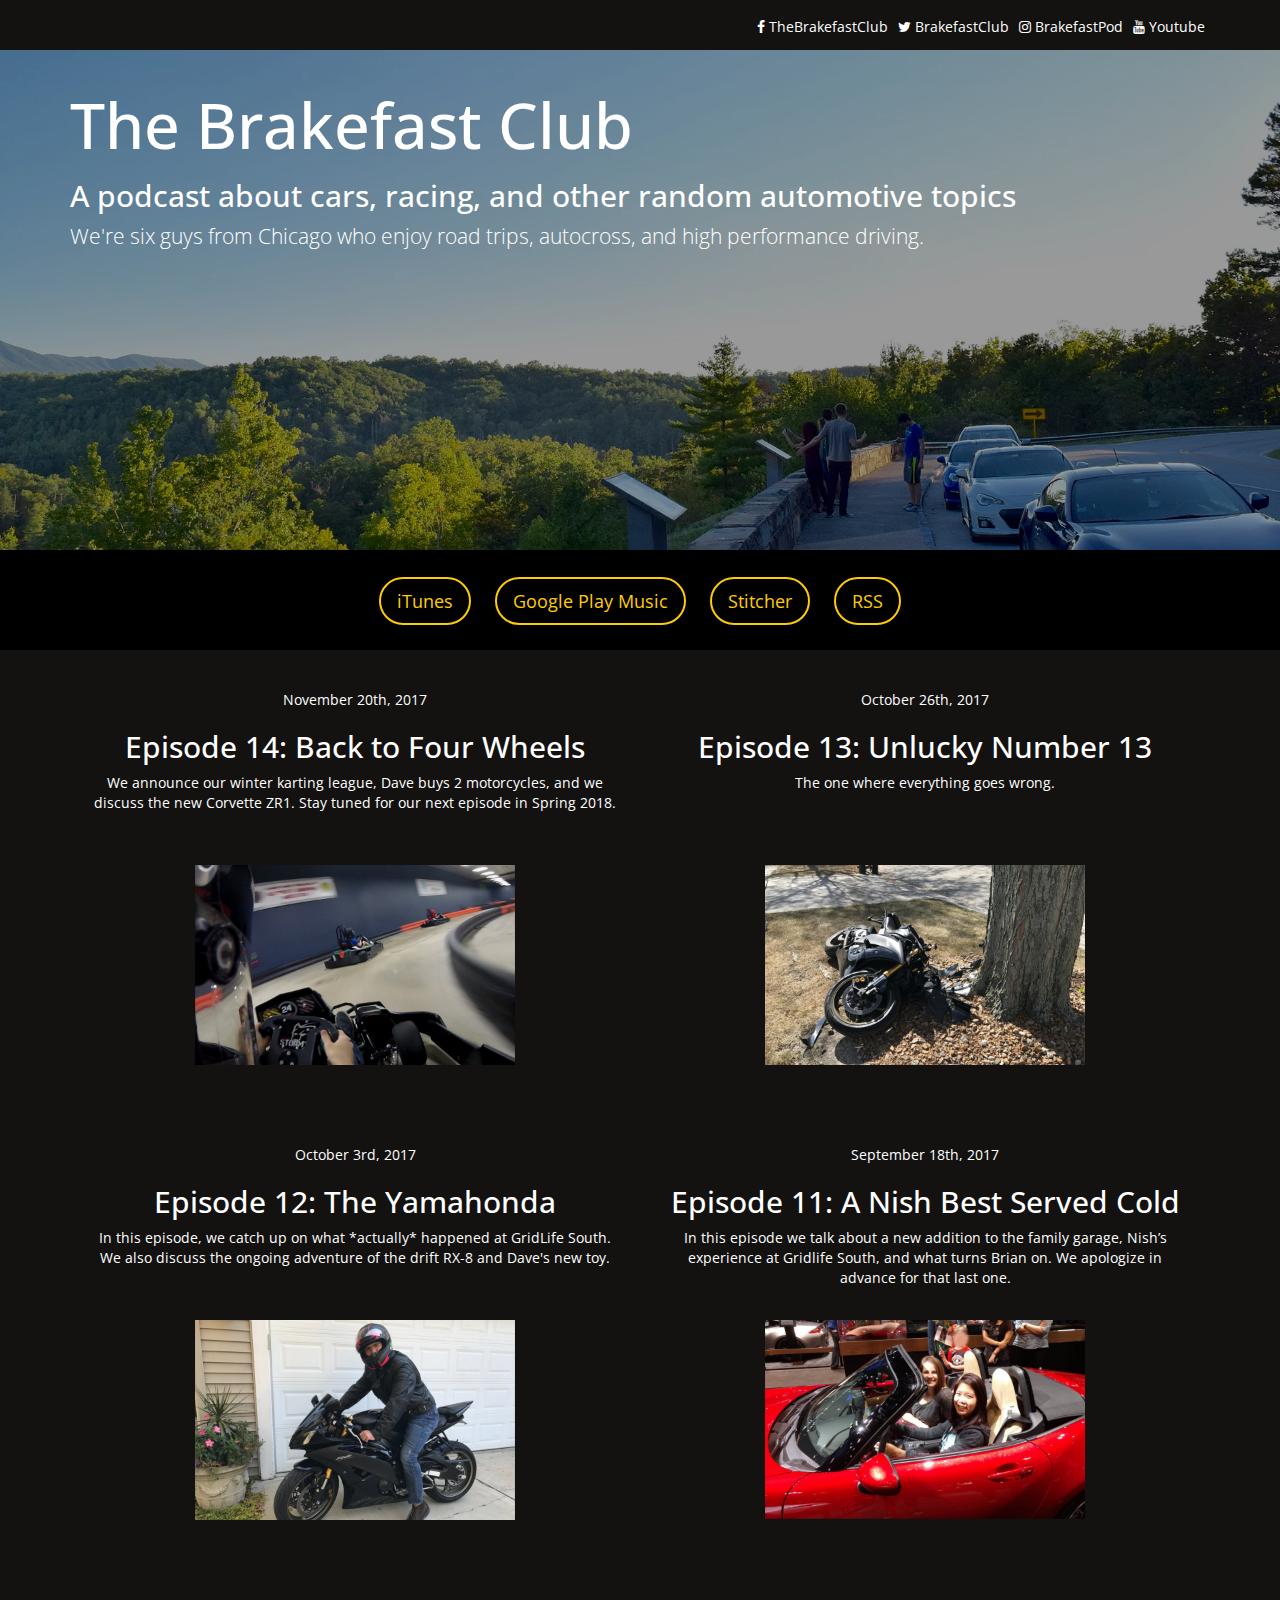
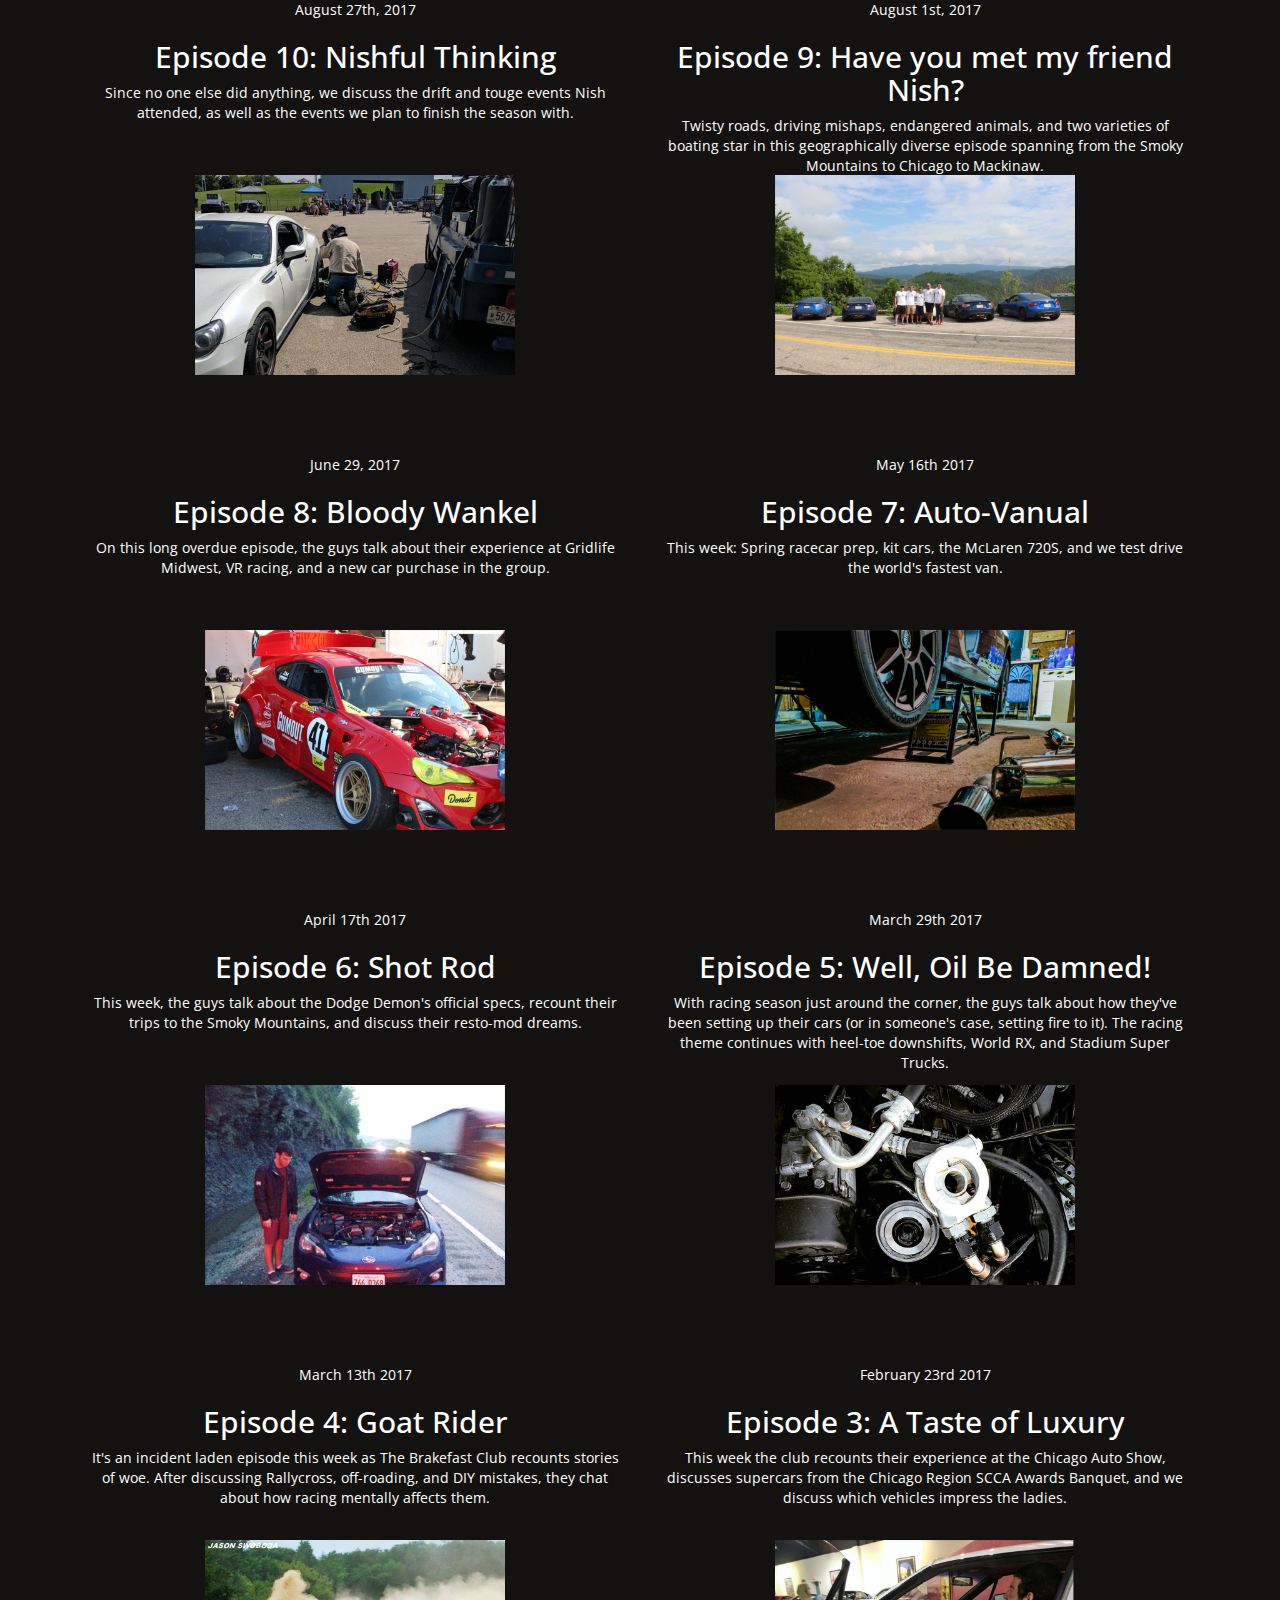
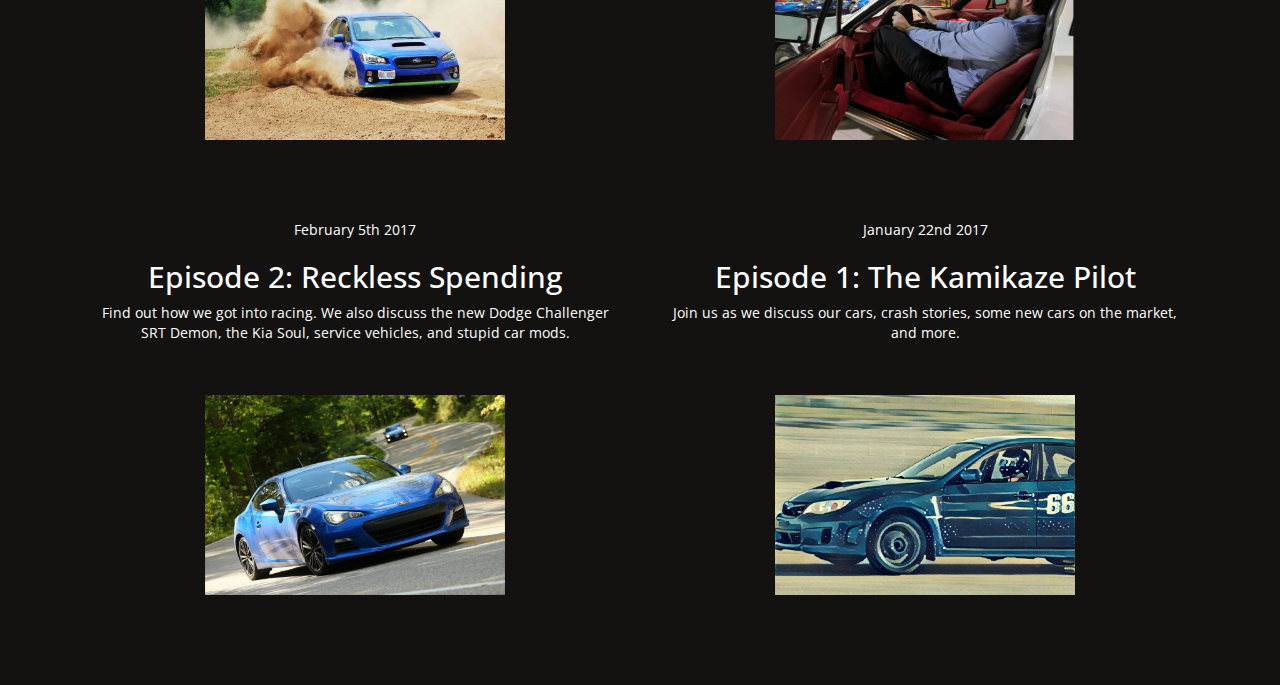
==== index.html @ 735ba25a "Fixed the wording of episode 3 description" ====
<!DOCTYPE html>
<html lang="en">

<head>
  <meta http-equiv="Content-Type" content="text/html; charset=UTF-8">
  <meta http-equiv="X-UA-Compatible" content="IE=Edge">

  <title>The Brakefast Club Podcast</title>

  <link rel="preconnect" href="http://fonts.googleapis.com/">
  <meta property="og:type" content="article">
  <meta property="og:site_name" content="The Brakefast Club Podcast">

  <link href="http://maxcdn.bootstrapcdn.com/bootstrap/3.3.7/css/bootstrap.min.css" rel="stylesheet">
  <link href="http://cdnjs.cloudflare.com/ajax/libs/font-awesome/4.2.0/css/font-awesome.min.css" rel="stylesheet">
  <link href="http://fonts.googleapis.com/css?family=Open+Sans:400,300,600,700" rel="stylesheet" type="text/css">
  <!--[if lt IE 9]>
  	<script src="https://oss.maxcdn.com/libs/html5shiv/3.7.0/html5shiv.js"></script>
  	<script src="https://oss.maxcdn.com/libs/respond.js/1.4.2/respond.min.js"></script>
  <![endif]-->

  <link rel="icon" href="./favicon.ico?v=2" />

  <link rel="stylesheet" href="./css/main.css">

  <meta name="keywords" content="brakefast club, brakefastpod, cars, automobiles, racing, track, car, club, automobile, rally, f1, touring, rallycross, autocross, race, hpde">
  <meta property="og:title" content="The Brakefast Club Podcast">

  <meta name="viewport" content="width=device-width, initial-scale=1, maximum-scale=1, user-scalable=no">
</head>


<body>
  <div id="root">

    <div id="header">
      <div class="container">
        <div id="header-right" class="pull-right">
          <div id="social" style="line-height: 50px;">
            <span>
              <div class="pull-left icon">
                <a href="https://www.facebook.com/thebrakefastclub/" target="_blank">
                  <div class="header-content">
                    <i class="fa fa-facebook" aria-hidden="true"></i> TheBrakefastClub
                  </div>
                </a>
              </div>
              <div class="pull-left icon">
                <a href="https://twitter.com/BrakefastClub" target="_blank">
                  <div class="header-content">
                    <i class="fa fa-twitter" aria-hidden="true"></i> BrakefastClub
                  </div>
                </a>
              </div>
              <div class="pull-left icon">
                <a href="https://www.instagram.com/brakefastpod/" target="_blank">
                  <div class="header-content">
                    <i class="fa fa-instagram" aria-hidden="true"></i> BrakefastPod
                  </div>
                </a>
              </div>
              <div class="pull-left icon">
                <a href="https://www.youtube.com/channel/UCdf8gxOndBl3RSrYhq_W9rg" target="_blank">
                  <div class="header-content">
                    <i class="fa fa-youtube" aria-hidden="true"></i> Youtube
                  </div>
                </a>
              </div>
            </span>
          </div>
        </div>
      </div>
    </div>
    <!-- end header -->

    <div id="content container">

      <div id="home" class="jumbotron">
        <div class="container">
          <span>
            <h1>The Brakefast Club</h1>
            <h2>A podcast about cars, racing, and other random automotive topics</h2>
            <p>We're six guys from Chicago who enjoy road trips, autocross, and high performance driving.</p>
          </span>
        </div>
      </div>
      <!-- end home -->


      <div id="episodes-links">
        <div class="container" style="line-height: 100px">
          <div class="text-center">
            <a href="https://itunes.apple.com/us/podcast/the-brakefast-club/id1198071249"><button type="button" class="listen-link listen-link-lg btn">iTunes</button></a>
            <a href="https://play.google.com/music/listen#/ps/Ii6nzgriwcg4ovgfiph6bbc3xsm"><button type="button" class="listen-link listen-link-lg btn">Google Play Music</button></a>
            <a href="http://www.stitcher.com/s?fid=129022&refid=stpr"><button type="button" class="listen-link listen-link-lg btn">Stitcher</button></a>
            <a href="http://shoutengine.com/TheBrakefastClub.xml"><button type="button" class="listen-link listen-link-lg btn">RSS</button></a>
          </div>
        </div>
      </div>
      <!-- end episodes-links -->


      <div id="episodes">
        <div class="container" style="position: relative;">

          <div class="col-md-6 float-left episode">
            <div class="episode-description">
              <p>November 20th, 2017</p>
              <h2>Episode 14: Back to Four Wheels</h2>
              <p>We announce our winter karting league, Dave buys 2 motorcycles, and we discuss the new Corvette ZR1. Stay tuned for our next episode in Spring 2018.</p>
            </div>
            <div class="episode-image">
              <img alt="" src="./episode_image/episode14.png">
            </div>
          </div>

          <div class="col-md-6 float-left episode">
            <div class="episode-description">
              <p>October 26th, 2017</p>
              <h2>Episode 13: Unlucky Number 13</h2>
              <p>The one where everything goes wrong.</p>
            </div>
            <div class="episode-image">
              <img alt="" src="./episode_image/episode13.png">
            </div>
          </div>

          <div class="col-md-6 float-left episode">
            <div class="episode-description">
              <p>October 3rd, 2017</p>
              <h2>Episode 12: The Yamahonda</h2>
              <p>In this episode, we catch up on what *actually* happened at GridLife South. We also discuss the ongoing adventure of the drift RX-8 and Dave's new toy.</p>
            </div>
            <div class="episode-image">
              <img alt="" src="./episode_image/episode12.png">
            </div>
          </div>

          <div class="col-md-6 float-left episode">
            <div class="episode-description">
              <p>September 18th, 2017</p>
              <h2>Episode 11: A Nish Best Served Cold</h2>
              <p>In this episode we talk about a new addition to the family garage, Nish’s experience at Gridlife South, and what turns Brian on. We apologize in advance for that last one.</p>
            </div>
            <div class="episode-image">
              <img alt="" src="./episode_image/episode11.png">
            </div>
          </div>

          <div class="col-md-6 float-left episode">
            <div class="episode-description">
              <p>August 27th, 2017</p>
              <h2>Episode 10: Nishful Thinking</h2>
              <p>Since no one else did anything, we discuss the drift and touge events Nish attended, as well as the events we plan to finish the season with.</p>
            </div>
            <div class="episode-image">
              <img alt="" src="./episode_image/episode10.png">
            </div>
          </div>

          <div class="col-md-6 float-left episode">
            <div class="episode-description">
              <p>August 1st, 2017</p>
              <h2>Episode 9: Have you met my friend Nish?</h2>
              <p>Twisty roads, driving mishaps, endangered animals, and two varieties of boating star in this geographically diverse episode spanning from the Smoky Mountains to Chicago to Mackinaw.</p>
            </div>
            <div class="episode-image">
              <img alt="" src="./episode_image/episode09.png">
            </div>
          </div>

          <div class="col-md-6 float-left episode">
            <div class="episode-description">
              <p>June 29, 2017</p>
              <h2>Episode 8: Bloody Wankel</h2>
              <p>On this long overdue episode, the guys talk about their experience at Gridlife Midwest, VR racing, and a new car purchase in the group.</p>
            </div>
            <div class="episode-image">
              <img alt="" src="./episode_image/episode08.png">
            </div>
          </div>

          <div class="col-md-6 float-left episode">
            <div class="episode-description">
              <p>May 16th 2017</p>
              <h2>Episode 7: Auto-Vanual</h2>
              <p>This week: Spring racecar prep, kit cars, the McLaren 720S, and we test drive the world's fastest van.</p>
            </div>
            <div class="episode-image">
              <img alt="" src="./episode_image/episode07.png">
            </div>
          </div>

          <div class="col-md-6 float-left episode">
            <div class="episode-description">
              <p>April 17th 2017</p>
              <h2>Episode 6: Shot Rod</h2>
              <p>This week, the guys talk about the Dodge Demon's official specs, recount their trips to the Smoky Mountains, and discuss their resto-mod dreams.</p>
            </div>
            <div class="episode-image">
              <img alt="" src="./episode_image/episode06.png">
            </div>
          </div>

          <div class="col-md-6 float-left episode">
            <div class="episode-description">
              <p>March 29th 2017</p>
              <h2>Episode 5: Well, Oil Be Damned!</h2>
              <p>With racing season just around the corner, the guys talk about how they've been setting up their cars (or in someone's case, setting fire to it). The racing theme continues with heel-toe downshifts, World RX, and Stadium Super Trucks.</p>
            </div>
            <div class="episode-image">
              <img alt="" src="./episode_image/episode05.png">
            </div>
          </div>

          <div class="col-md-6 float-left episode">
            <div class="episode-description">
              <p>March 13th 2017</p>
              <h2>Episode 4: Goat Rider</h2>
              <p>It's an incident laden episode this week as The Brakefast Club recounts stories of woe. After discussing Rallycross, off-roading, and DIY mistakes, they chat about how racing mentally affects them.</p>
            </div>
            <div class="episode-image">
              <img alt="" src="./episode_image/episode04.png">
            </div>
          </div>

          <div class="col-md-6 float-left episode">
            <div class="episode-description">
              <p>February 23rd 2017</p>
              <h2>Episode 3: A Taste of Luxury</h2>
              <p>This week the club recounts their experience at the Chicago Auto Show, discusses supercars from the Chicago Region SCCA Awards Banquet, and we discuss which vehicles impress the ladies.</p>
            </div>
            <div class="episode-image">
              <img alt="" src="./episode_image/episode03.png">
            </div>
          </div>

          <div class="col-md-6 float-left episode">
            <div class="episode-description">
              <p>February 5th 2017</p>
              <h2>Episode 2: Reckless Spending</h2>
              <p>Find out how we got into racing. We also discuss the new Dodge Challenger SRT Demon, the Kia Soul, service vehicles, and stupid car mods.</p>
            </div>
            <div class="episode-image">
              <img alt="" src="./episode_image/episode02.png">
            </div>
          </div>

          <div class="col-md-6 float-left episode">
            <div class="episode-description">
              <p>January 22nd 2017</p>
              <h2>Episode 1: The Kamikaze Pilot</h2>
              <p>Join us as we discuss our cars, crash stories, some new cars on the market, and more.</p>
            </div>
            <div class="episode-image">
              <img alt="" src="./episode_image/episode01.png">
            </div>
          </div>

        </div>
      </div>
      <!-- end episodes -->

    </div>
    <!-- end content -->

  </div>
  <!-- end root -->

</body>
</html>
---- css/main.css ----
body {
  background-color: black;
  color: white;
  max-width: 100%;
  overflow-x: hidden;
  font-family: Open Sans;
}
div {
  background: transparent;
  color: inherit;
}
span {
  display: inline-block;
  vertical-align: middle;
  line-height: initial;
  width: 100%;
}

#root {
}
#header {
  background-color: rgba(19, 18, 16, 1);
  color: white;
  height: 50px;
}
#home {
    background-repeat: no-repeat;
    background-position: center bottom;
    background-size: cover;
    background-image: url(../background/home_background.png);
    box-shadow: inset 0 0 0 1000px rgba(0,0,0,0.4);
    min-height: 500px;
    padding-top: 20px;
}
#episodes {
  background-color: rgba(19, 18, 16, 1);
  color: white;
  padding-bottom: 50px;
}

.listen-link {
  background: none;
	border: solid #FFCC00;
	color: #FFCC00;
}
.listen-link:hover {
  background: #FFCC00;
}
.listen-link-sm {
  margin: 0 10px;
  border-radius: 24px;
  border-width: 1px;
}
.listen-link-lg {
  padding: 10px 16px;
  font-size: 18px;
  line-height: 1.3333333;
  margin: 0 10px;
  border-radius: 24px;
  border-width: 2px;
}

.box {
  display: flex;
  justify-content: center;
  align-items: center;
}
.box span {
  margin: auto;
}

.header-content {
  color: white;
  font
  font-size: 13pt;
}

.icon {
  padding-left: 5px;
  padding-right: 5px;
}

.jumbotron {
  margin-bottom: 0;
  padding-top: 0;
  padding-bottom: 0;
}

.episode {
  padding: 40px 20px;
  text-align: center;
}
.episode-description {
  width: 100%;
  height: 160px;
  top: 0;
  margin-bottom: 15px;
}
.episode-image {
  width: 100%;
  height: 200px;
  bottom: 0;
}
.episode-image img {
  max-height: 200px;
  left: 10px;
}
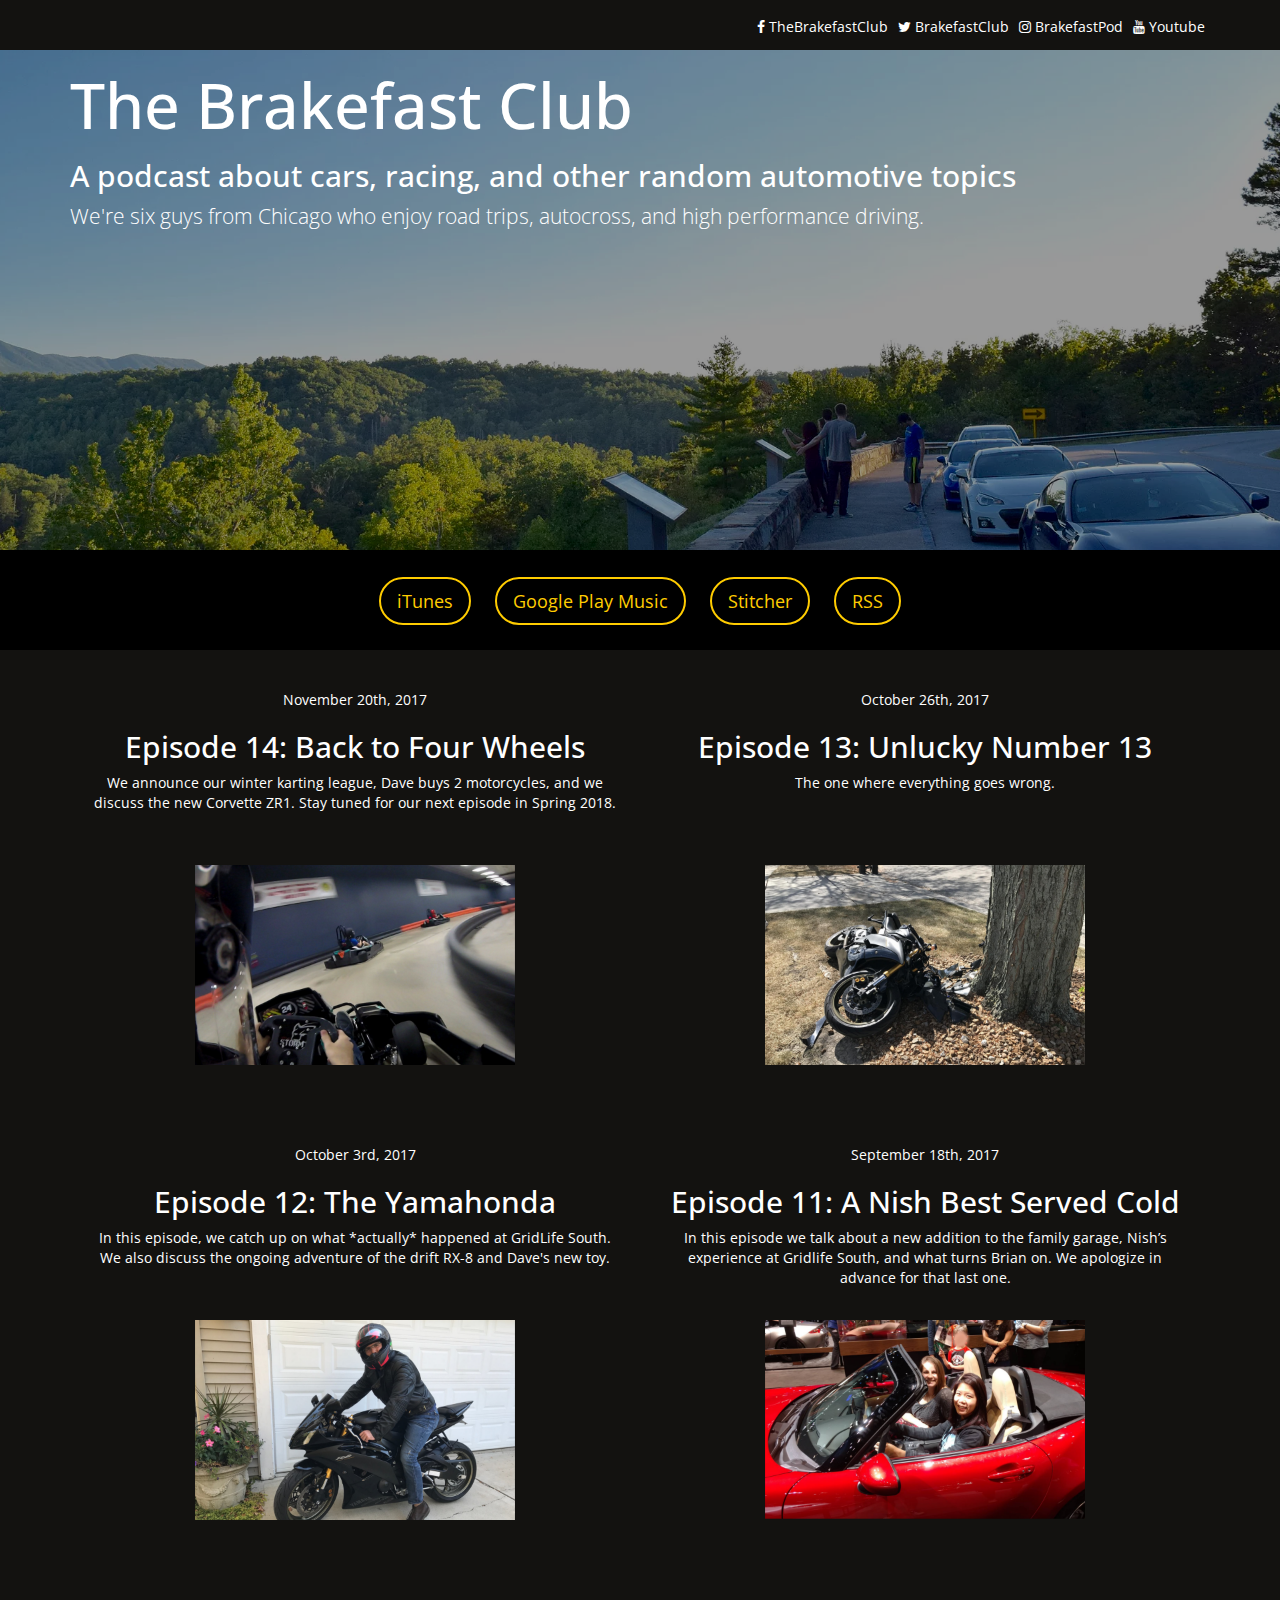
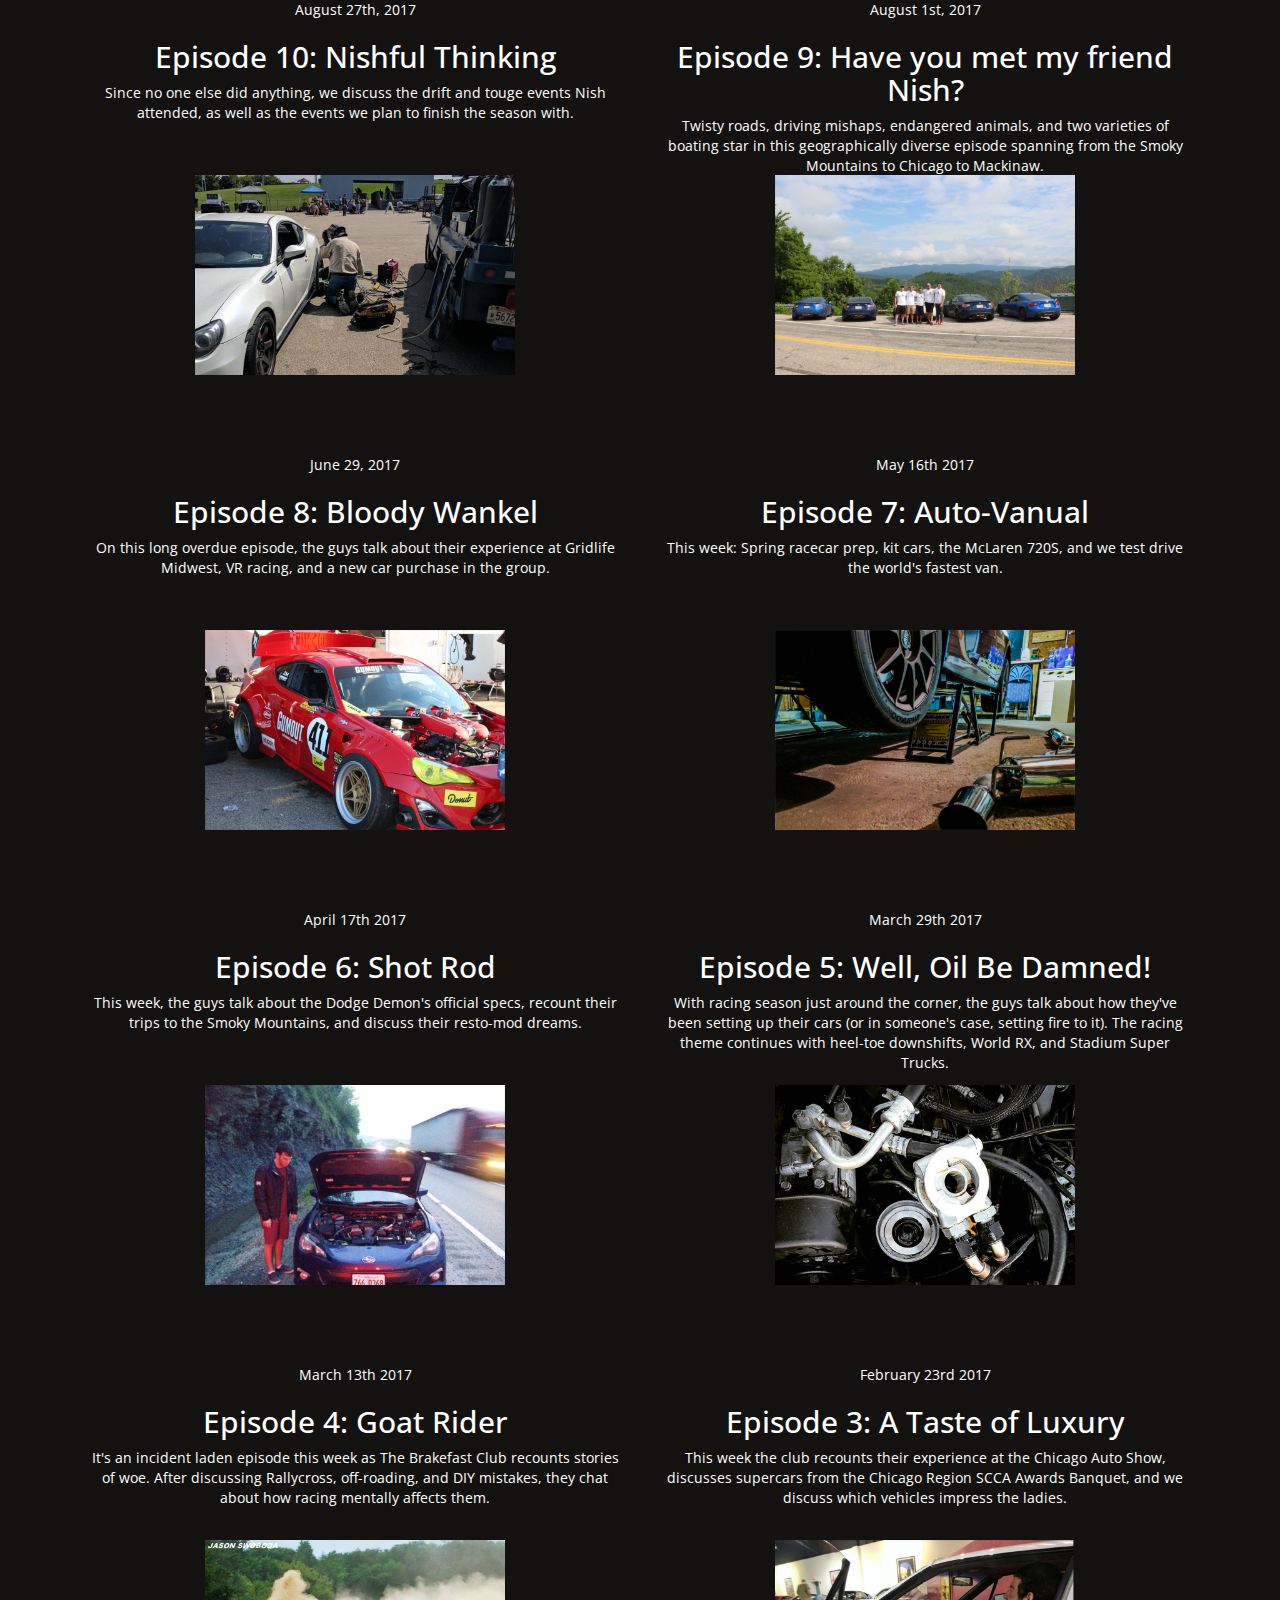
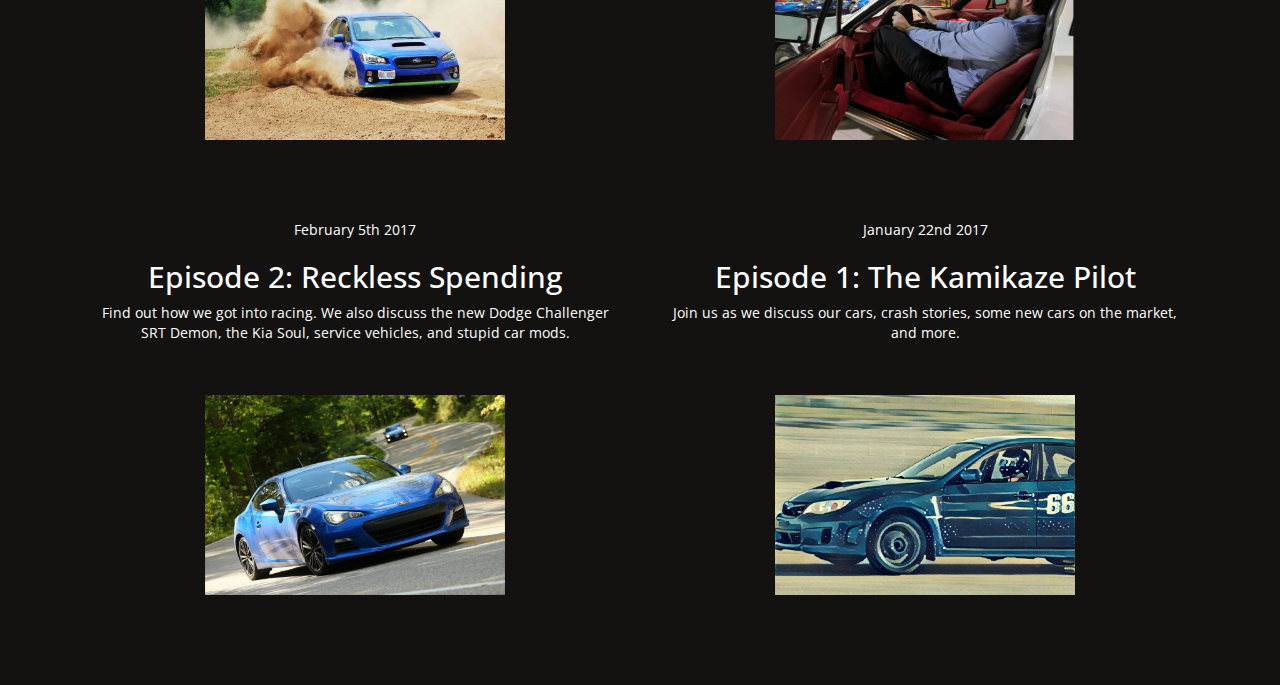
==== commit 4bc30382: "Added team page" ====
--- a/index.html
+++ b/index.html
@@ -3,9 +3,9 @@
 
 <head>
   <meta http-equiv="Content-Type" content="text/html; charset=UTF-8">
+  <title>The Brakefast Club Podcast</title>
   <meta http-equiv="X-UA-Compatible" content="IE=Edge">
-
-  <title>The Brakefast Club Podcast</title>
+  <meta name="description" content="A podcast about driving, racing, and other automotive news. Listen to our adventures as we modify, track, and break our cars." />
 
   <link rel="preconnect" href="http://fonts.googleapis.com/">
   <meta property="og:type" content="article">
@@ -19,9 +19,9 @@
   	<script src="https://oss.maxcdn.com/libs/respond.js/1.4.2/respond.min.js"></script>
   <![endif]-->
 
-  <link rel="icon" href="./favicon.ico?v=2" />
-
-  <link rel="stylesheet" href="./css/main.css">
+  <link rel="icon" href="/favicon.ico?v=2" />
+
+  <link rel="stylesheet" href="/css/main.css">
 
   <meta name="keywords" content="brakefast club, brakefastpod, cars, automobiles, racing, track, car, club, automobile, rally, f1, touring, rallycross, autocross, race, hpde">
   <meta property="og:title" content="The Brakefast Club Podcast">
@@ -35,6 +35,27 @@
 
     <div id="header">
       <div class="container">
+
+<!--
+        <div id="header-left" class="pull-left" style="line-height: 50px;">
+          <span>
+            <div class="pull-left nav-link">
+              <a href="/">
+                <div class="header-content">
+                  Home
+                </div>
+              </a>
+            </div>
+            <div class="pull-left nav-link">
+              <a href="/team/">
+                <div class="header-content">
+                  Team
+                </div>
+              </a>
+            </div>
+          </span>
+        </div>
+-->
         <div id="header-right" class="pull-right">
           <div id="social" style="line-height: 50px;">
             <span>
@@ -69,13 +90,13 @@
             </span>
           </div>
         </div>
-      </div>
-    </div>
-    <!-- end header -->
+
+      </div><!-- end container -->
+    </div><!-- end header -->
 
     <div id="content container">
 
-      <div id="home" class="jumbotron">
+      <div id="home-background" class="jumbotron jumbotron-background">
         <div class="container">
           <span>
             <h1>The Brakefast Club</h1>
@@ -110,7 +131,7 @@
               <p>We announce our winter karting league, Dave buys 2 motorcycles, and we discuss the new Corvette ZR1. Stay tuned for our next episode in Spring 2018.</p>
             </div>
             <div class="episode-image">
-              <img alt="" src="./episode_image/episode14.png">
+              <img alt="" src="/episode_image/episode14.png">
             </div>
           </div>
 
@@ -121,7 +142,7 @@
               <p>The one where everything goes wrong.</p>
             </div>
             <div class="episode-image">
-              <img alt="" src="./episode_image/episode13.png">
+              <img alt="" src="/episode_image/episode13.png">
             </div>
           </div>
 
@@ -132,7 +153,7 @@
               <p>In this episode, we catch up on what *actually* happened at GridLife South. We also discuss the ongoing adventure of the drift RX-8 and Dave's new toy.</p>
             </div>
             <div class="episode-image">
-              <img alt="" src="./episode_image/episode12.png">
+              <img alt="" src="/episode_image/episode12.png">
             </div>
           </div>
 
@@ -143,7 +164,7 @@
               <p>In this episode we talk about a new addition to the family garage, Nish’s experience at Gridlife South, and what turns Brian on. We apologize in advance for that last one.</p>
             </div>
             <div class="episode-image">
-              <img alt="" src="./episode_image/episode11.png">
+              <img alt="" src="/episode_image/episode11.png">
             </div>
           </div>
 
@@ -154,7 +175,7 @@
               <p>Since no one else did anything, we discuss the drift and touge events Nish attended, as well as the events we plan to finish the season with.</p>
             </div>
             <div class="episode-image">
-              <img alt="" src="./episode_image/episode10.png">
+              <img alt="" src="/episode_image/episode10.png">
             </div>
           </div>
 
@@ -165,7 +186,7 @@
               <p>Twisty roads, driving mishaps, endangered animals, and two varieties of boating star in this geographically diverse episode spanning from the Smoky Mountains to Chicago to Mackinaw.</p>
             </div>
             <div class="episode-image">
-              <img alt="" src="./episode_image/episode09.png">
+              <img alt="" src="/episode_image/episode09.png">
             </div>
           </div>
 
@@ -176,7 +197,7 @@
               <p>On this long overdue episode, the guys talk about their experience at Gridlife Midwest, VR racing, and a new car purchase in the group.</p>
             </div>
             <div class="episode-image">
-              <img alt="" src="./episode_image/episode08.png">
+              <img alt="" src="/episode_image/episode08.png">
             </div>
           </div>
 
@@ -187,7 +208,7 @@
               <p>This week: Spring racecar prep, kit cars, the McLaren 720S, and we test drive the world's fastest van.</p>
             </div>
             <div class="episode-image">
-              <img alt="" src="./episode_image/episode07.png">
+              <img alt="" src="/episode_image/episode07.png">
             </div>
           </div>
 
@@ -198,7 +219,7 @@
               <p>This week, the guys talk about the Dodge Demon's official specs, recount their trips to the Smoky Mountains, and discuss their resto-mod dreams.</p>
             </div>
             <div class="episode-image">
-              <img alt="" src="./episode_image/episode06.png">
+              <img alt="" src="/episode_image/episode06.png">
             </div>
           </div>
 
@@ -209,7 +230,7 @@
               <p>With racing season just around the corner, the guys talk about how they've been setting up their cars (or in someone's case, setting fire to it). The racing theme continues with heel-toe downshifts, World RX, and Stadium Super Trucks.</p>
             </div>
             <div class="episode-image">
-              <img alt="" src="./episode_image/episode05.png">
+              <img alt="" src="/episode_image/episode05.png">
             </div>
           </div>
 
@@ -220,7 +241,7 @@
               <p>It's an incident laden episode this week as The Brakefast Club recounts stories of woe. After discussing Rallycross, off-roading, and DIY mistakes, they chat about how racing mentally affects them.</p>
             </div>
             <div class="episode-image">
-              <img alt="" src="./episode_image/episode04.png">
+              <img alt="" src="/episode_image/episode04.png">
             </div>
           </div>
 
@@ -231,7 +252,7 @@
               <p>This week the club recounts their experience at the Chicago Auto Show, discusses supercars from the Chicago Region SCCA Awards Banquet, and we discuss which vehicles impress the ladies.</p>
             </div>
             <div class="episode-image">
-              <img alt="" src="./episode_image/episode03.png">
+              <img alt="" src="/episode_image/episode03.png">
             </div>
           </div>
 
@@ -242,7 +263,7 @@
               <p>Find out how we got into racing. We also discuss the new Dodge Challenger SRT Demon, the Kia Soul, service vehicles, and stupid car mods.</p>
             </div>
             <div class="episode-image">
-              <img alt="" src="./episode_image/episode02.png">
+              <img alt="" src="/episode_image/episode02.png">
             </div>
           </div>
 
@@ -253,7 +274,7 @@
               <p>Join us as we discuss our cars, crash stories, some new cars on the market, and more.</p>
             </div>
             <div class="episode-image">
-              <img alt="" src="./episode_image/episode01.png">
+              <img alt="" src="/episode_image/episode01.png">
             </div>
           </div>
 
--- a/css/main.css
+++ b/css/main.css
@@ -23,14 +23,20 @@
   color: white;
   height: 50px;
 }
-#home {
+.jumbotron-background {
     background-repeat: no-repeat;
     background-position: center bottom;
     background-size: cover;
-    background-image: url(../background/home_background.png);
     box-shadow: inset 0 0 0 1000px rgba(0,0,0,0.4);
     min-height: 500px;
     padding-top: 20px;
+}
+#home-background {
+    background-image: url(../background/home_background.png);
+}
+#team-background {
+    background-image: url(../background/team_background.png);
+    box-shadow: inset 0 0 0 1000px rgba(0,0,0,0.7);
 }
 #episodes {
   background-color: rgba(19, 18, 16, 1);
@@ -105,3 +111,27 @@
   max-height: 200px;
   left: 10px;
 }
+
+
+.nav-link {
+  padding-left: 7px;
+  padding-right: 7px;
+}
+.team-member {
+  padding: 40px 20px;
+  text-align: center;
+}
+.team-description {
+  width: 100%;
+  top: 0;
+  margin-bottom: 15px;
+}
+.team-image {
+  width: 100%;
+  height: 300px;
+  bottom: 0;
+}
+.team-image img {
+  max-height: 300px;
+  left: 10px;
+}
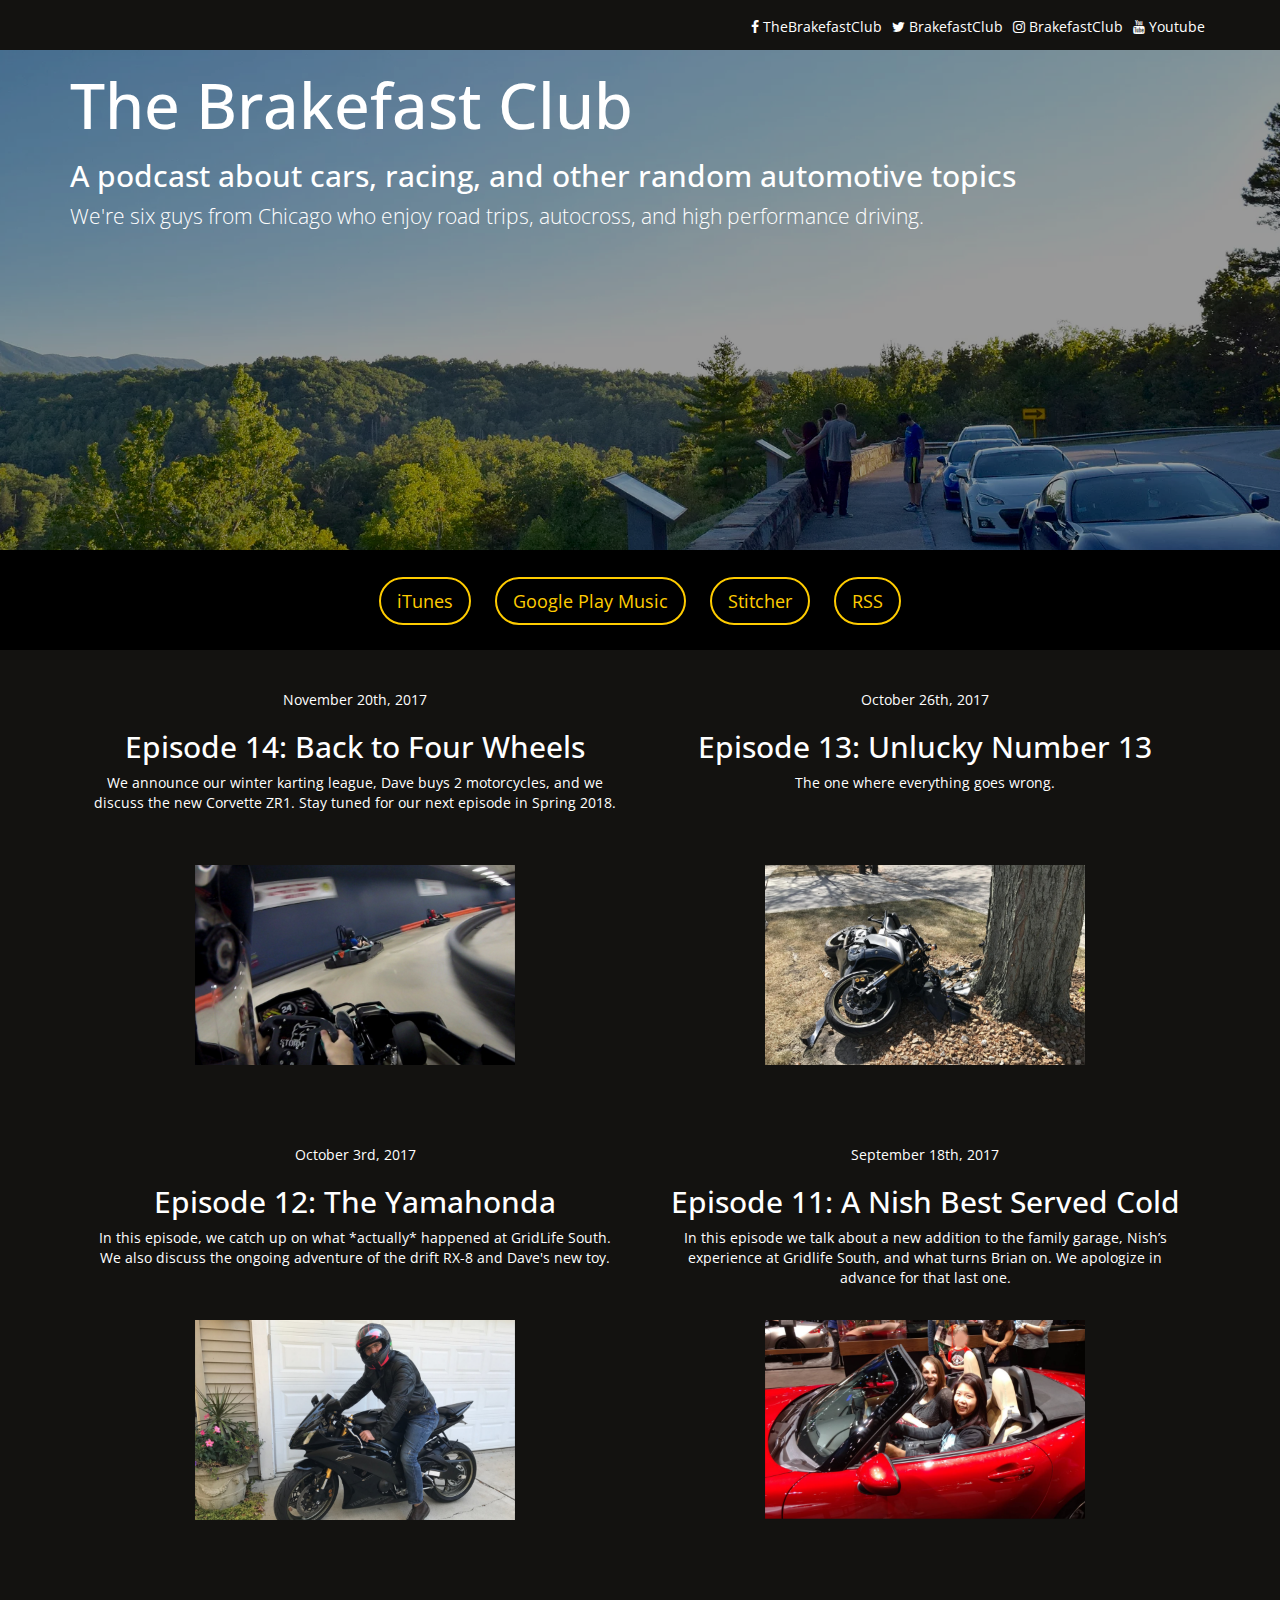
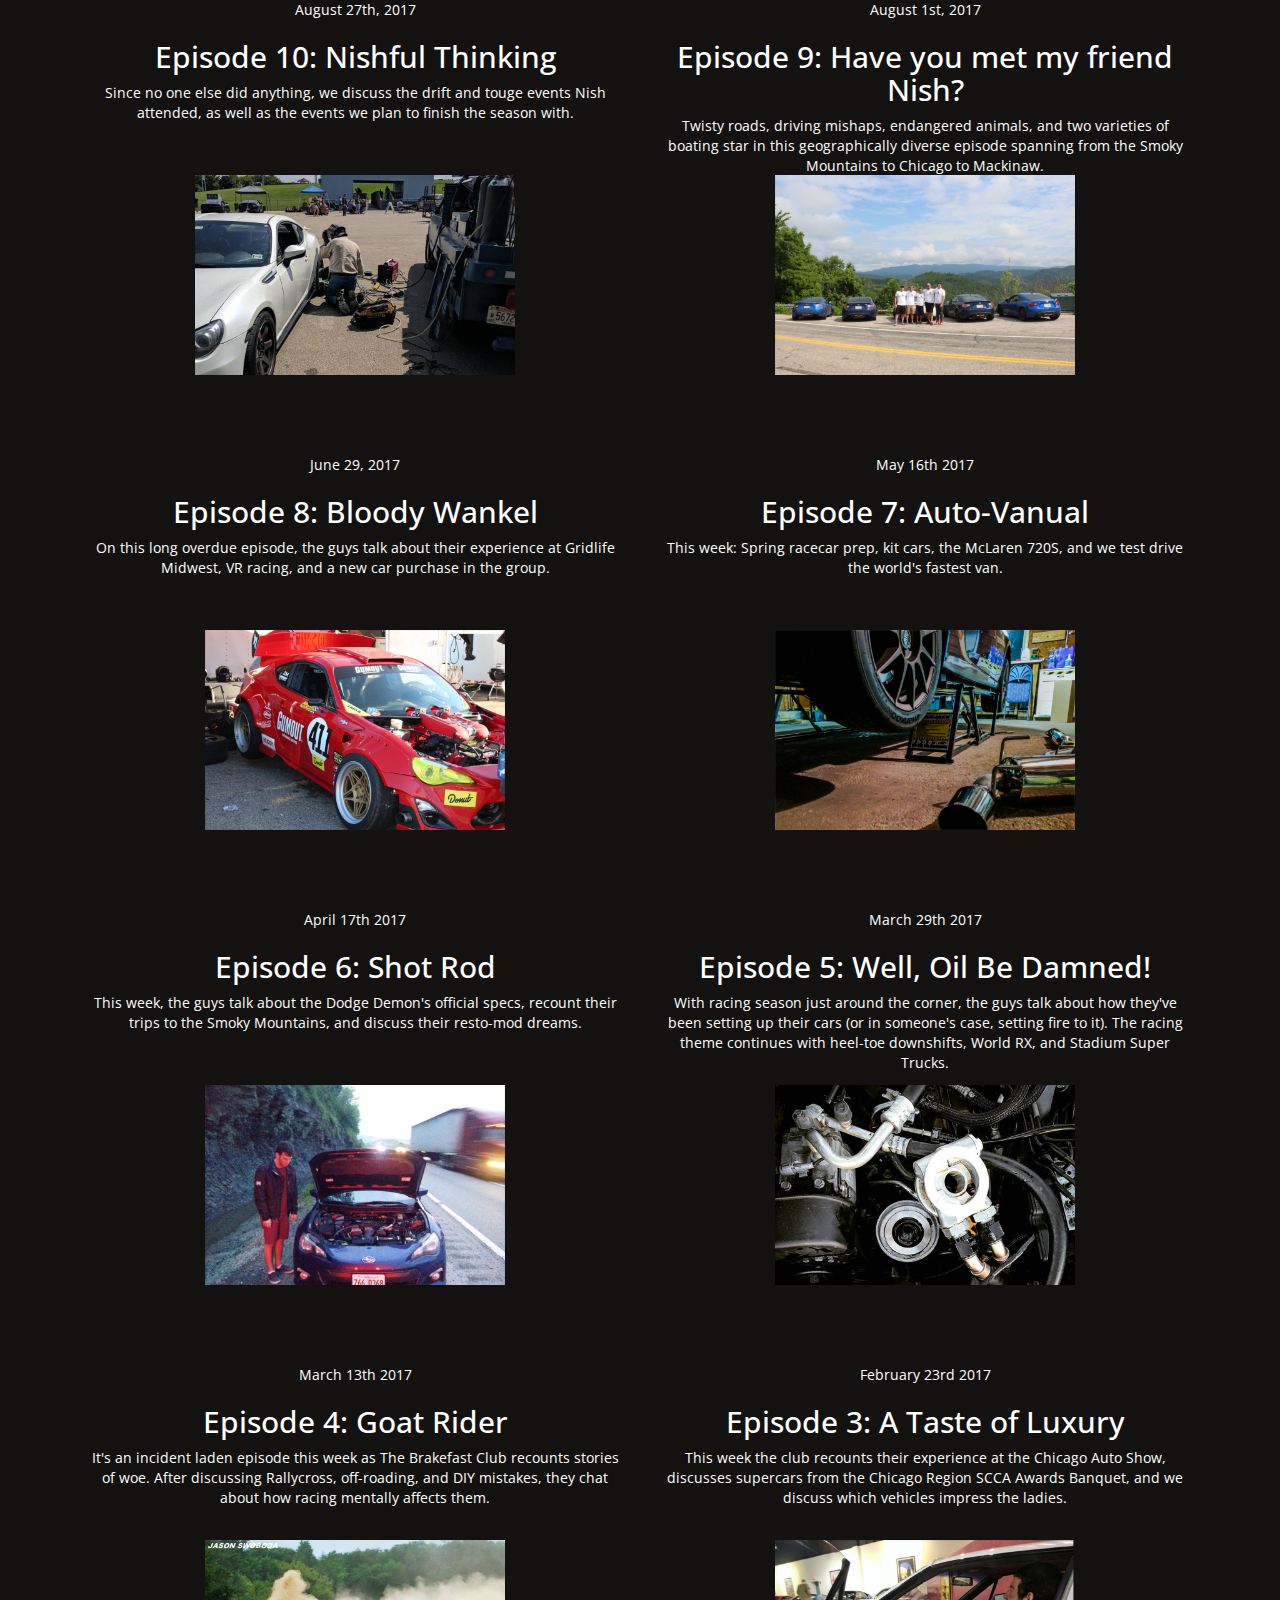
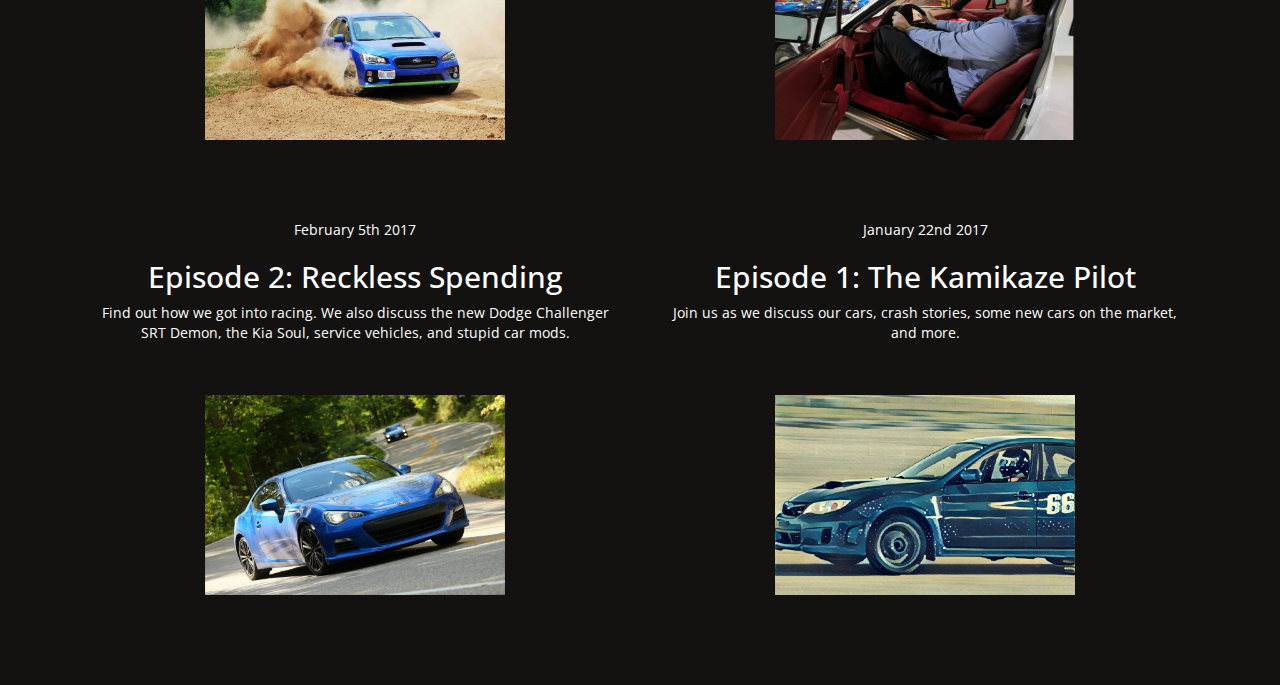
==== commit 1e573d34: "Changed instagram to @BrakefastClub" ====
--- a/index.html
+++ b/index.html
@@ -21,7 +21,7 @@
 
   <link rel="icon" href="/favicon.ico?v=2" />
 
-  <link rel="stylesheet" href="/css/main.css">
+  <link rel="stylesheet" href="/css/main.css?v=2">
 
   <meta name="keywords" content="brakefast club, brakefastpod, cars, automobiles, racing, track, car, club, automobile, rally, f1, touring, rallycross, autocross, race, hpde">
   <meta property="og:title" content="The Brakefast Club Podcast">
@@ -74,9 +74,9 @@
                 </a>
               </div>
               <div class="pull-left icon">
-                <a href="https://www.instagram.com/brakefastpod/" target="_blank">
-                  <div class="header-content">
-                    <i class="fa fa-instagram" aria-hidden="true"></i> BrakefastPod
+                <a href="https://www.instagram.com/brakefastclub/" target="_blank">
+                  <div class="header-content">
+                    <i class="fa fa-instagram" aria-hidden="true"></i> BrakefastClub
                   </div>
                 </a>
               </div>
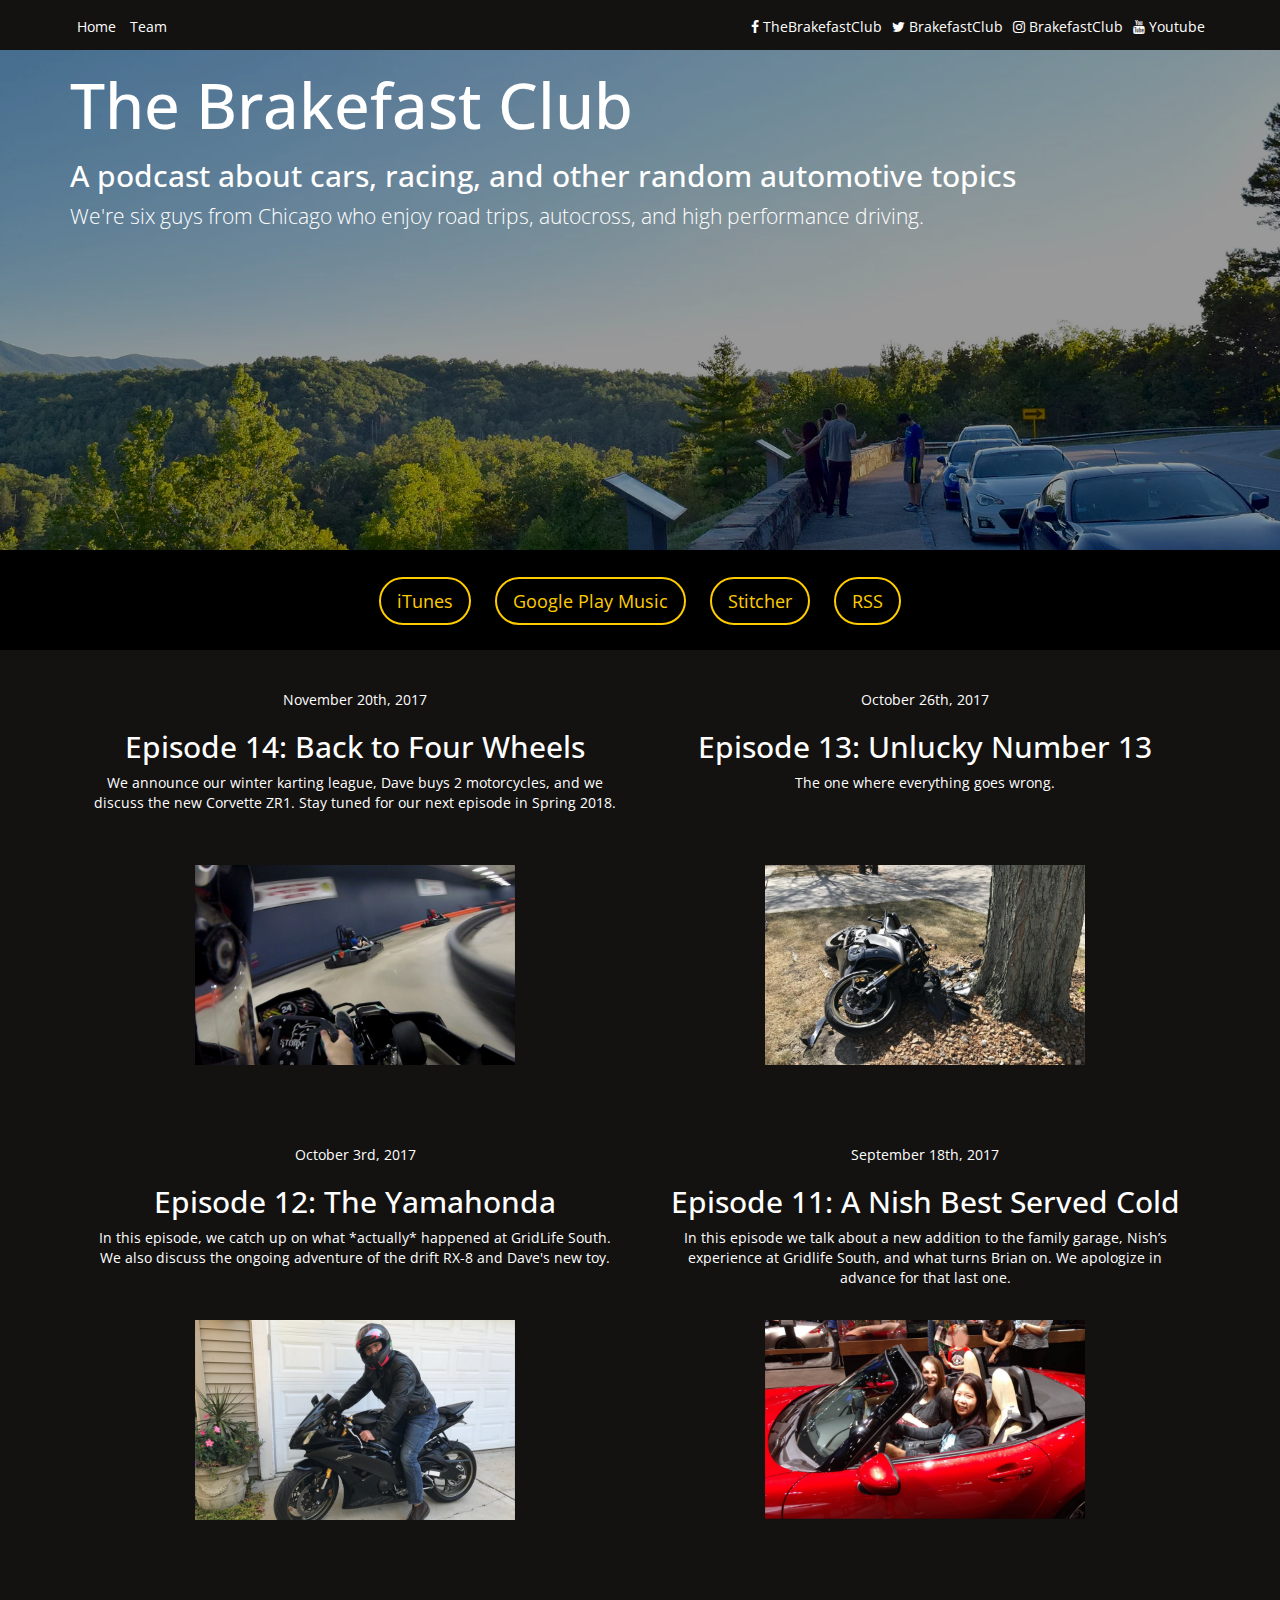
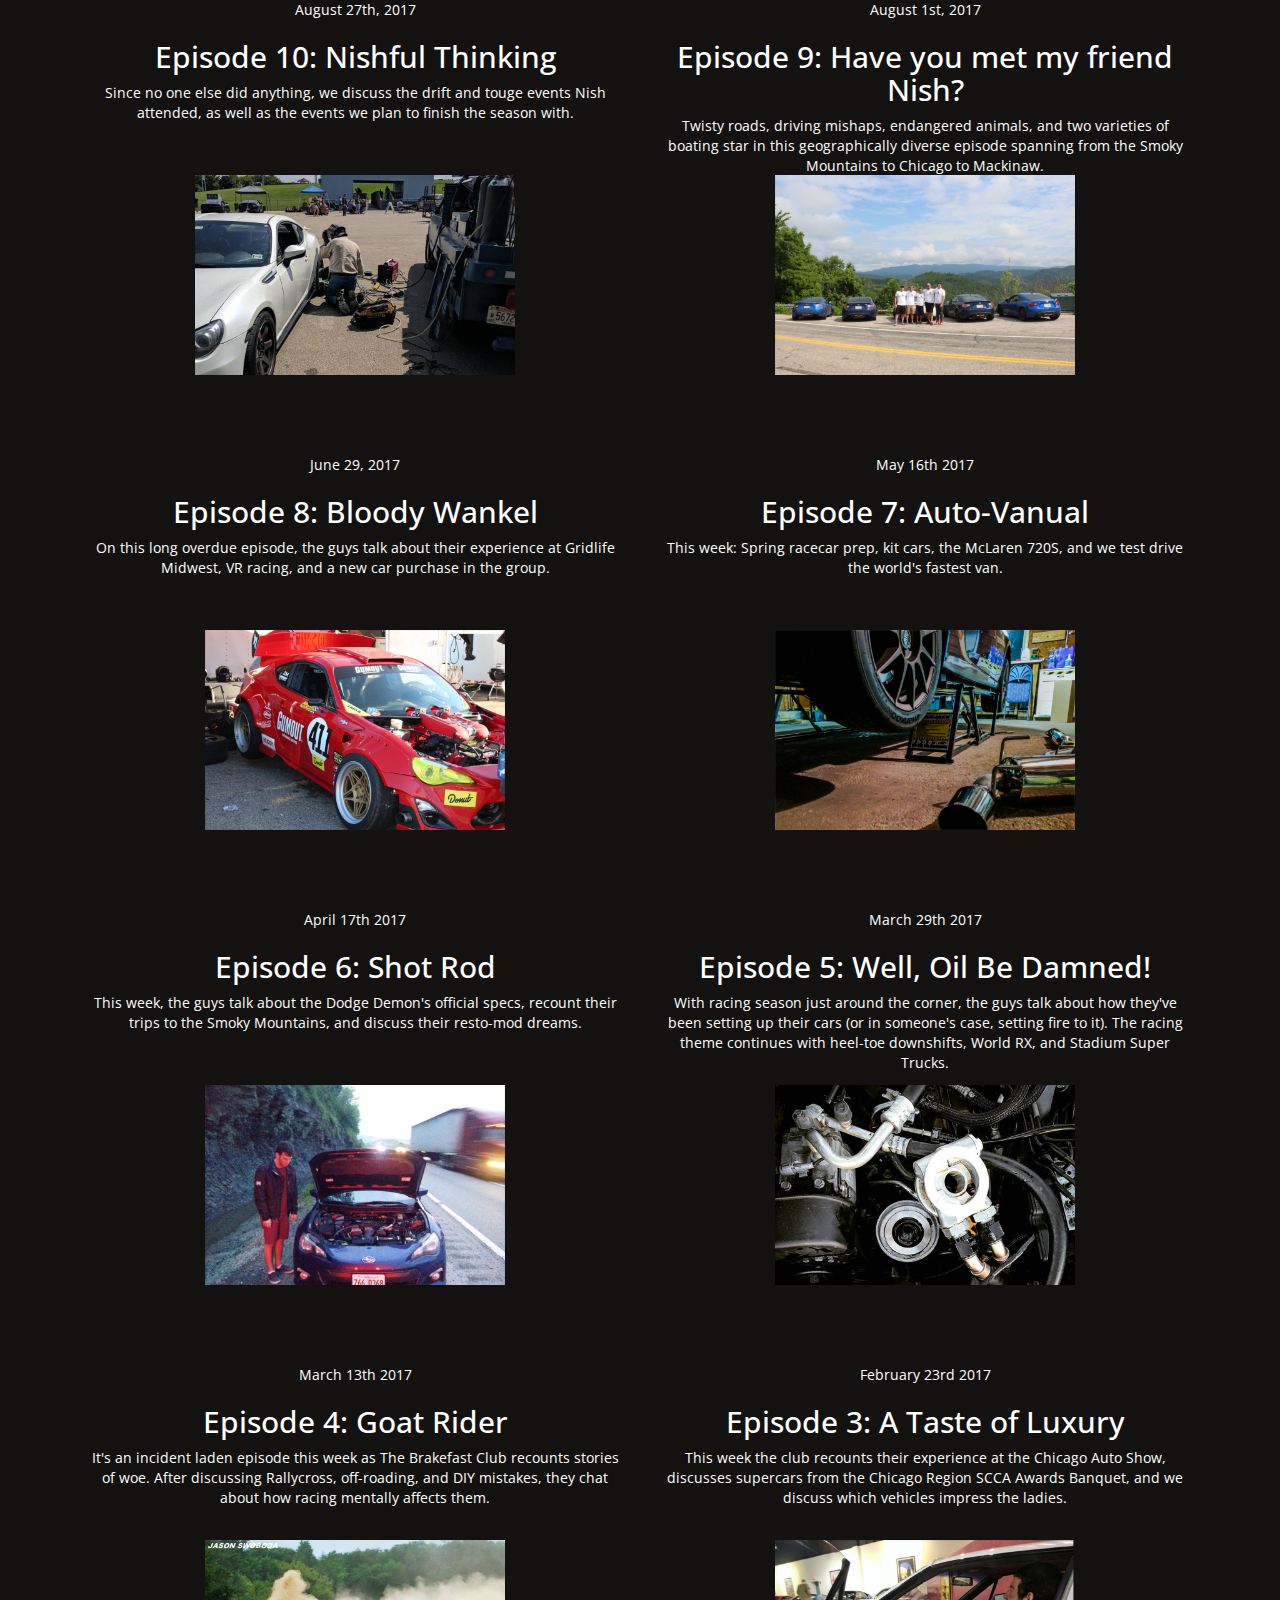
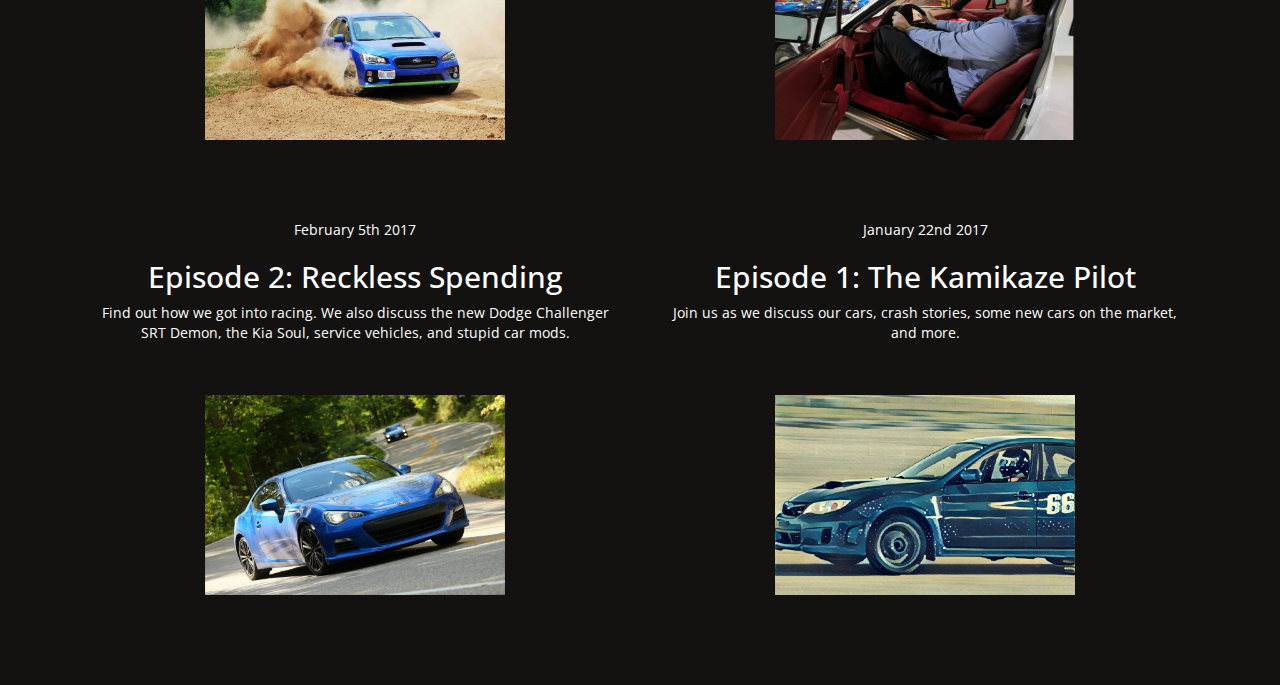
==== commit 4a9eec23: "Enabled team page with updated photos" ====
--- a/index.html
+++ b/index.html
@@ -36,7 +36,6 @@
     <div id="header">
       <div class="container">
 
-<!--
         <div id="header-left" class="pull-left" style="line-height: 50px;">
           <span>
             <div class="pull-left nav-link">
@@ -55,7 +54,7 @@
             </div>
           </span>
         </div>
--->
+
         <div id="header-right" class="pull-right">
           <div id="social" style="line-height: 50px;">
             <span>
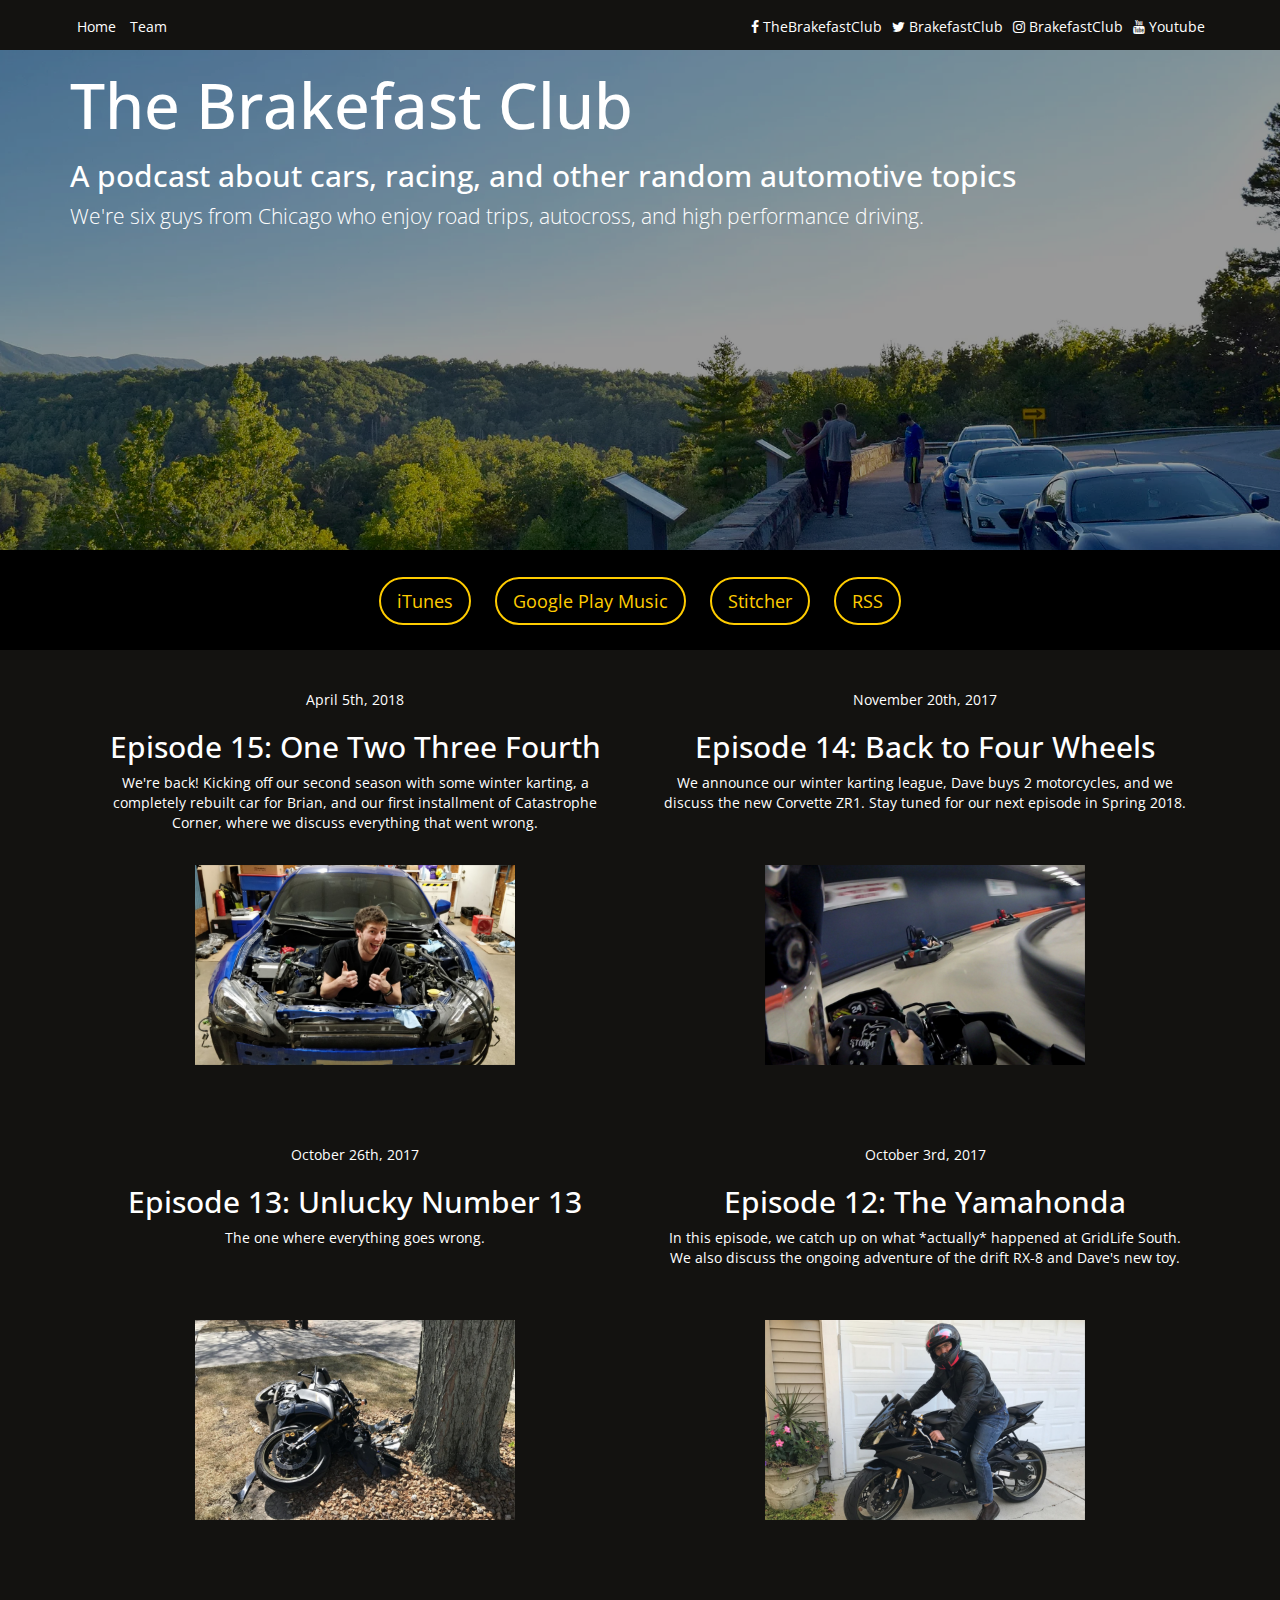
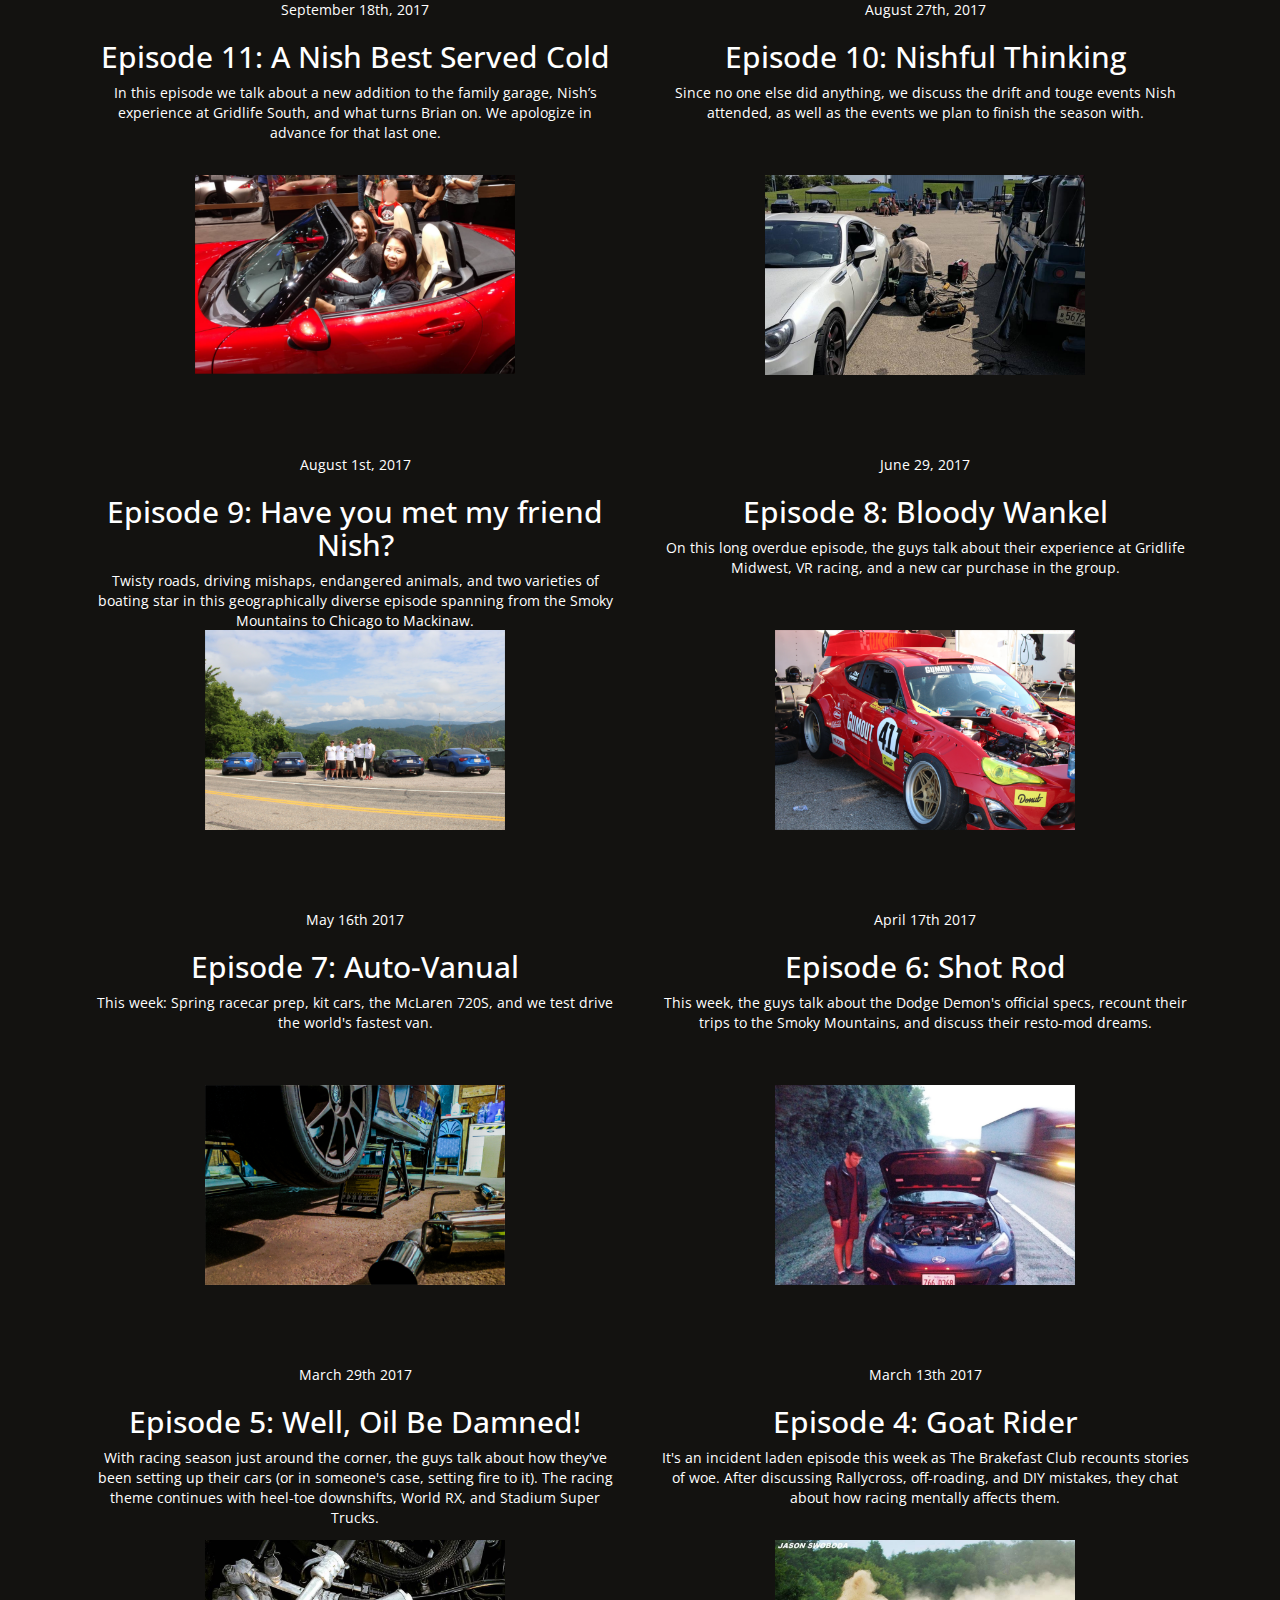
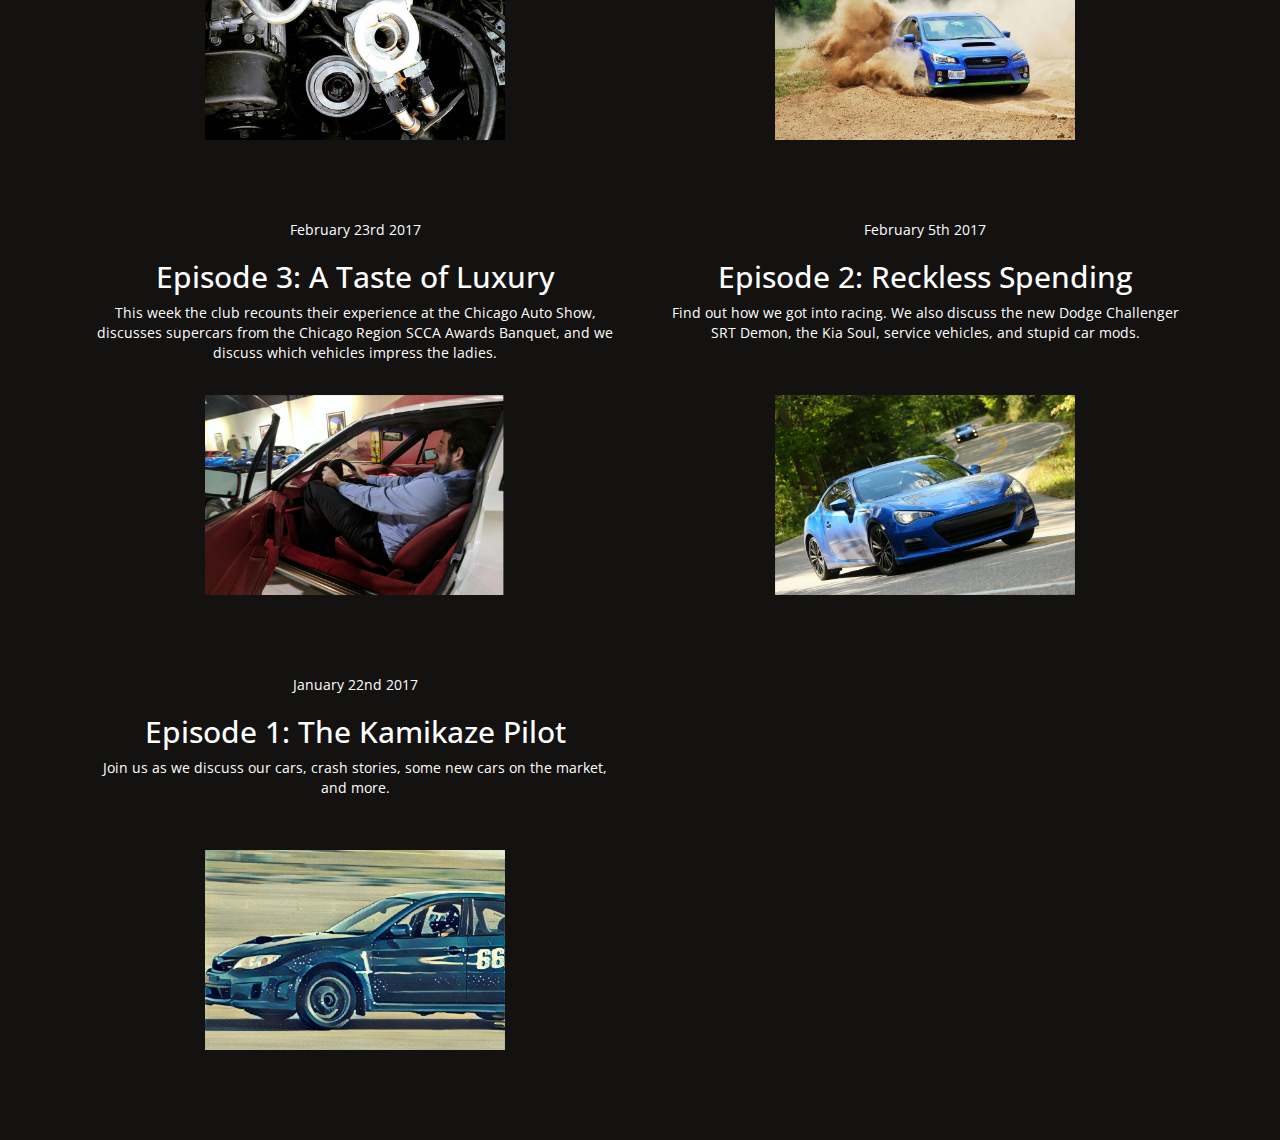
==== commit 661005d0: "Added episode 15" ====
--- a/index.html
+++ b/index.html
@@ -125,6 +125,17 @@
 
           <div class="col-md-6 float-left episode">
             <div class="episode-description">
+              <p>April 5th, 2018</p>
+              <h2>Episode 15: One Two Three Fourth</h2>
+              <p>We're back! Kicking off our second season with some winter karting, a completely rebuilt car for Brian, and our first installment of Catastrophe Corner, where we discuss everything that went wrong.</p>
+            </div>
+            <div class="episode-image">
+              <img alt="" src="/episode_image/episode15.png">
+            </div>
+          </div>
+
+          <div class="col-md-6 float-left episode">
+            <div class="episode-description">
               <p>November 20th, 2017</p>
               <h2>Episode 14: Back to Four Wheels</h2>
               <p>We announce our winter karting league, Dave buys 2 motorcycles, and we discuss the new Corvette ZR1. Stay tuned for our next episode in Spring 2018.</p>
